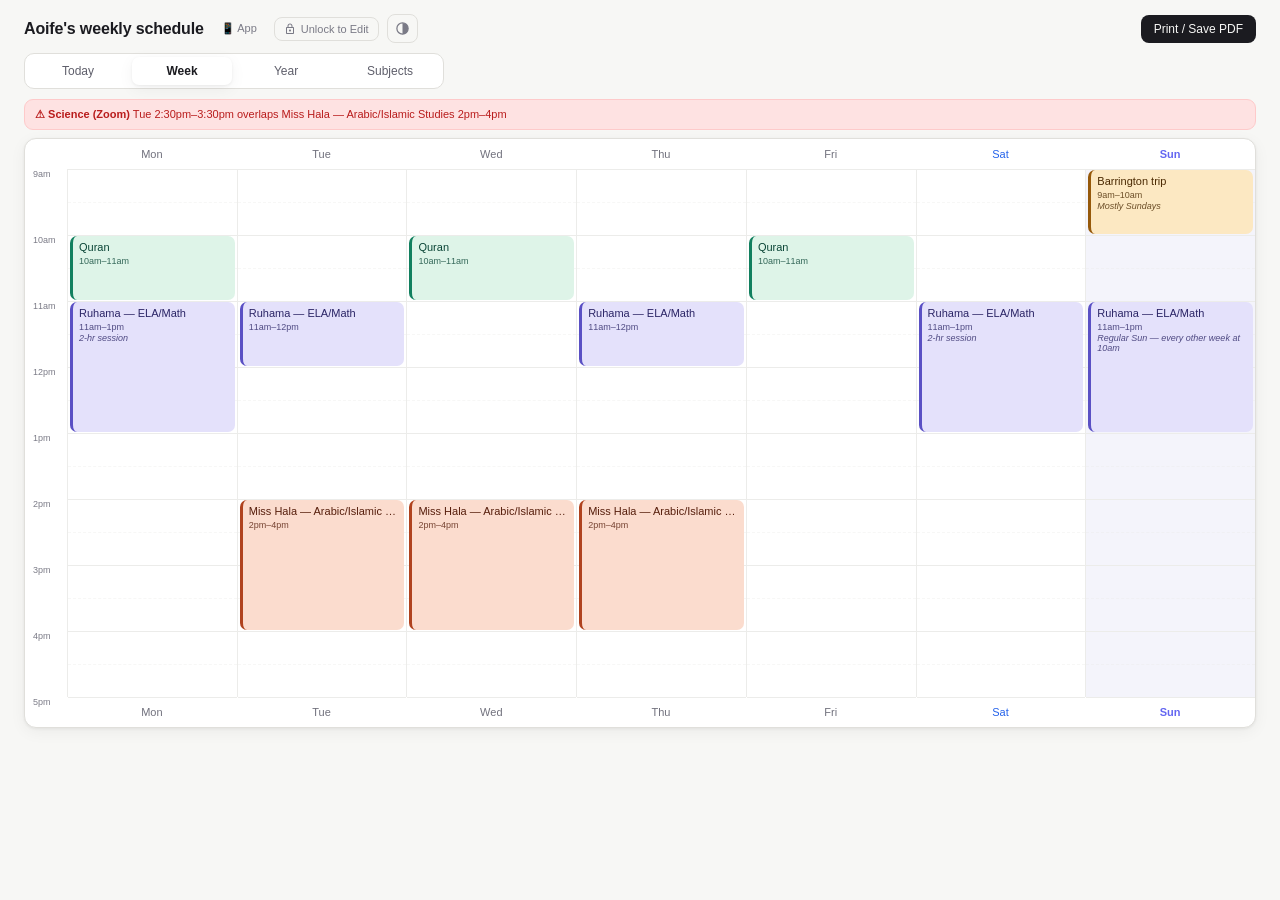
==== index.html @ b7f50942 "plan: day-precise finish dates — the walk prices every calendar day, not whole weeks projectFinish a" ====
<!DOCTYPE html>
<html lang="en">
<head>
<meta charset="UTF-8">
<meta name="viewport" content="width=device-width, initial-scale=1, viewport-fit=cover">
<title>Aoife's Weekly Schedule</title>
<meta name="theme-color" content="#f7f7f5">
<link rel="icon" href="icon.svg" type="image/svg+xml">
<link rel="apple-touch-icon" href="apple-touch-icon.png">
<link rel="manifest" href="manifest.webmanifest">
<script>
  // Set theme before first paint to avoid a flash of the wrong theme.
  (function () {
    var pref = 'auto';
    try { pref = localStorage.getItem('aoife_theme') || 'auto'; } catch (e) {}
    var dark = pref === 'dark' || (pref === 'auto' && matchMedia('(prefers-color-scheme: dark)').matches);
    document.documentElement.dataset.theme = dark ? 'dark' : 'light';
  })();
</script>
<link rel="stylesheet" href="css/tokens.css?v=2026-09-05-3">
<link rel="stylesheet" href="css/app.css?v=2026-09-05-3">
<link rel="stylesheet" href="css/plan.css?v=2026-09-05-3">
<link rel="stylesheet" href="css/print.css?v=2026-09-05-3">
</head>
<body>
<div id="app" class="locked view-day">

  <header class="top">
    <div class="brand">
      <h1 class="title">Aoife's weekly schedule</h1>
      <a id="app-link" class="ghost-btn no-print" href="/m/" title="Open the iPhone app">📱 App</a>
      <button id="lock-btn" class="ghost-btn" type="button"></button>
      <button id="theme-btn" class="ghost-btn icon-btn no-print" type="button" title="Theme"></button>
    </div>
    <div class="controls no-print">
      <span class="ctl-label hide-locked">Sunday:</span>
      <button id="sun-btn" class="hide-locked" type="button">Regular</button>
      <button id="add-btn" class="hide-locked" type="button">+ Add event</button>
      <button id="reset-btn" class="danger-btn hide-locked" type="button">Reset</button>
      <button id="print-btn" class="primary-btn" type="button">Print / Save PDF</button>
    </div>
  </header>

  <nav id="ptabs" class="no-print" aria-label="Planner views"></nav>

  <div id="legend" class="legend hide-locked"></div>
  <p class="hint no-print hide-locked">Drag to move &middot; Drag bottom edge to resize &middot; Click to edit &mdash; saves automatically</p>

  <div class="mobilebar no-print">
    <div id="day-tabs" class="day-tabs"></div>
    <button id="view-btn" class="ghost-btn on" type="button">Week</button>
  </div>

  <div id="dayview" class="dayview"></div>

  <div class="grid-outer"><div id="grid"></div></div>

  <div id="view-today" class="pview no-print"></div>
  <div id="view-year" class="pview no-print"></div>
  <div id="view-subjects" class="pview no-print"></div>

  <div id="editor-backdrop" class="editor-backdrop no-print"></div>
  <div id="editor" class="hide-locked no-print"></div>

  <div class="pmb no-print" id="pmodal">
    <div class="pmd">
      <p>Choose print theme</p>
      <small>Dark print requires &quot;Background graphics&quot;<br>enabled in the browser's print settings</small>
      <div class="opts">
        <button type="button" class="opt-dark" data-ptheme="dark">Dark</button>
        <button type="button" class="opt-light" data-ptheme="light">Light</button>
      </div>
      <button type="button" class="cancel" id="pm-cancel">Cancel</button>
    </div>
  </div>

  <div class="saved-flash" id="flash">Saved</div>
</div>
<script type="module" src="js/main.js?v=2026-09-05-3"></script>
</body>
</html>
---- css/tokens.css ----
/* Theme tokens. html[data-theme] is set before first paint by an inline
   script in index.html and toggled by js/theme.js. */
:root {
  --accent: #4f46e5;
  --now: #ef4444;
  --radius: 12px;
}

html[data-theme='light'] {
  --bg: #f7f7f5;
  --bg-grid: #ffffff;
  --bg-panel: #ffffff;
  --bg-input: #ffffff;
  --line: #ececea;
  --border: #e0dfdb;
  --text: #1b1b20;
  --text-sub: #5f5f6b;
  --text-muted: #7a7a86;
  --text-week: #71717d;
  --text-wkend: #2563eb;
  --today-col: #f4f4fb;
  --accent-soft: #6366f1;
  --shadow: 0 1px 3px rgba(20, 20, 25, .06), 0 4px 16px rgba(20, 20, 25, .05);
  --backdrop: rgba(0, 0, 0, .25);
  --danger-bg: #fee2e2;
  --danger-border: #fecaca;
  --danger-text: #b91c1c;
}

html[data-theme='dark'] {
  --bg: #0e0e11;
  --bg-grid: #131316;
  --bg-panel: #1a1a1e;
  --bg-input: #222226;
  --line: #222226;
  --border: #2e2e34;
  --text: #f0f0f5;
  --text-sub: #8f8fa0;
  --text-muted: #7a7a8c;
  --text-week: #84849a;
  --text-wkend: #60a5fa;
  --today-col: #16161c;
  --accent-soft: #818cf8;
  --shadow: none;
  --backdrop: rgba(0, 0, 0, .55);
  --danger-bg: #3f1010;
  --danger-border: #7f1d1d;
  --danger-text: #f87171;
}

/* Category tokens: --eb block fill, --el edge/accent, --et text.
   Same six categories as v1; values tuned per theme for contrast. */
html[data-theme='dark'] .q  { --eb: #0D3D2A; --el: #1D9E75; --et: #9FE1CB; }
html[data-theme='dark'] .r  { --eb: #1E1849; --el: #7F77DD; --et: #CECBF6; }
html[data-theme='dark'] .h  { --eb: #3D1208; --el: #D85A30; --et: #F5C4B3; }
html[data-theme='dark'] .b  { --eb: #351D02; --el: #EF9F27; --et: #FAC775; }
html[data-theme='dark'] .a  { --eb: #3D1020; --el: #D4537E; --et: #F4C0D1; }
html[data-theme='dark'] .ot { --eb: #051E38; --el: #378ADD; --et: #B5D4F4; }

html[data-theme='light'] .q  { --eb: #DEF4E8; --el: #12805F; --et: #0A4536; }
html[data-theme='light'] .r  { --eb: #E4E1FB; --el: #5A50C4; --et: #2B2566; }
html[data-theme='light'] .h  { --eb: #FBDCCE; --el: #B0431F; --et: #571F0D; }
html[data-theme='light'] .b  { --eb: #FCE8C2; --el: #96590A; --et: #4A2902; }
html[data-theme='light'] .a  { --eb: #FAD9E5; --el: #AB3A60; --et: #571830; }
html[data-theme='light'] .ot { --eb: #D8E8FA; --el: #1D66B0; --et: #093159; }

/* Planner-only category tokens (geography teal, science blue, jiu-jitsu steel).
   The six template categories above are the v1 contract — these are additive. */
html[data-theme='dark'] .g  { --eb: #0B3A34; --el: #2BB3A0; --et: #A8E6DC; }
html[data-theme='dark'] .s  { --eb: #051E38; --el: #378ADD; --et: #B5D4F4; }
html[data-theme='dark'] .j  { --eb: #23262F; --el: #8A93A8; --et: #D4D9E4; }
html[data-theme='light'] .g { --eb: #D2F0EC; --el: #0E7C6E; --et: #073F38; }
html[data-theme='light'] .s { --eb: #D8E8FA; --el: #1D66B0; --et: #093159; }
html[data-theme='light'] .j { --eb: #E5E7EE; --el: #5B6478; --et: #262C3A; }
html[data-theme='dark']  { --ok: #4ade80; --ok-bg: #0d3320; --warn: #fbbf24; --warn-bg: #38290a; }
html[data-theme='light'] { --ok: #16a34a; --ok-bg: #dcfce7; --warn: #b45309; --warn-bg: #fef3c7; }
---- css/app.css ----
* { box-sizing: border-box; margin: 0; padding: 0; }
html { -webkit-text-size-adjust: 100%; }

body {
  font-family: -apple-system, BlinkMacSystemFont, 'Segoe UI', Roboto, sans-serif;
  background: var(--bg);
  color: var(--text);
  padding: 14px clamp(12px, 3vw, 24px) calc(20px + env(safe-area-inset-bottom));
  transition: background .25s, color .25s;
}

/* ── Header ─────────────────────────────────────────────── */
.top { display: flex; justify-content: space-between; align-items: center; gap: 10px; flex-wrap: wrap; margin-bottom: 10px; }
.brand { display: flex; align-items: center; gap: 8px; }
.title { font-size: 16px; font-weight: 600; letter-spacing: -.01em; }
.controls { display: flex; gap: 6px; align-items: center; flex-wrap: wrap; }
.ctl-label { font-size: 11px; color: var(--text-muted); }

button {
  font-family: inherit; font-size: 12px; padding: 6px 12px;
  border: 1px solid var(--border); border-radius: 8px;
  background: var(--bg-input); color: var(--text); cursor: pointer;
  transition: opacity .15s, background .2s, border-color .2s, color .2s;
}
button:hover { opacity: .8; }
.primary-btn { background: var(--text); color: var(--bg); border-color: transparent; font-weight: 500; }
.danger-btn { background: var(--danger-bg); color: var(--danger-text); border-color: var(--danger-border); }
.ghost-btn { background: transparent; color: var(--text-muted); display: inline-flex; align-items: center; gap: 5px; font-size: 11px; padding: 5px 9px; }
.ghost-btn.on { background: var(--bg-input); color: var(--text); }
/* /m app link (header) is an <a>, not a <button> — ghost-btn otherwise never sets text-decoration */
#app-link { text-decoration: none; }
.icon-btn { padding: 6px 7px; }
.icon-btn svg { display: block; }

input, select {
  font-family: inherit; font-size: 14px; padding: 7px 9px;
  border: 1px solid var(--border); border-radius: 8px;
  background: var(--bg-input); color: var(--text); width: 100%;
  transition: background .2s, border-color .2s, color .2s;
}
label { font-size: 11px; color: var(--text-sub); display: block; margin-bottom: 3px; }

.locked .hide-locked { display: none !important; }

/* ── Legend ─────────────────────────────────────────────── */
.legend { display: flex; gap: 5px; flex-wrap: wrap; margin-bottom: 8px; }
.pill {
  display: inline-block; border-radius: 20px; padding: 3px 11px;
  font-size: 11px; font-weight: 500;
  background: var(--eb); color: var(--et); border: 1px solid var(--el);
  cursor: pointer; user-select: none; transition: opacity .15s;
}
.pill:hover { opacity: .75; }
.pill input { all: unset; font-size: 11px; font-weight: 500; min-width: 40px; }

.hint { font-size: 11px; color: var(--text-muted); margin-bottom: 8px; }

/* ── Week grid ──────────────────────────────────────────── */
.grid-outer {
  overflow-x: auto; border: 1px solid var(--border); border-radius: var(--radius);
  background: var(--bg-grid); box-shadow: var(--shadow);
  transition: background .25s, border-color .25s;
}
#grid { display: flex; min-width: 560px; }
.timecol { flex-shrink: 0; width: 42px; }
.timecol span { font-size: 9px; color: var(--text-muted); display: block; padding-left: 8px; }
.daycol { flex: 1; min-width: 76px; }
.dayhead { height: 30px; display: flex; align-items: center; justify-content: center; font-size: 11px; color: var(--text-week); }
.daycol.wkend .dayhead { color: var(--text-wkend); font-weight: 500; }
.daycol.today .dayhead { color: var(--accent-soft); font-weight: 600; }
.daycol.today .ca { background: var(--today-col); }
.ca { position: relative; border-left: 1px solid var(--line); }
.hl { position: absolute; left: 0; right: 0; pointer-events: none; border-top: 1px solid var(--line); }
.hl.hf { opacity: .4; border-top-style: dashed; }
.nowline { position: absolute; left: 0; right: 0; height: 0; border-top: 2px solid var(--now); z-index: 8; pointer-events: none; }
.nowline::before { content: ''; position: absolute; left: -1px; top: -4px; width: 6px; height: 6px; border-radius: 50%; background: var(--now); }

/* ── Event blocks ───────────────────────────────────────── */
.evt {
  position: absolute; left: 2px; right: 2px;
  border-radius: 7px; padding: 4px 6px 8px; overflow: hidden; z-index: 5;
  border-left: 3px solid var(--el); background: var(--eb);
  user-select: none; -webkit-user-select: none; cursor: pointer;
}
.can-drag .evt { touch-action: none; cursor: grab; }
.can-drag .evt:active { cursor: grabbing; }
.locked .evt { cursor: default; pointer-events: none; }
.evt.sel { outline: 2px solid var(--el); outline-offset: 1px; }
.evt.ghost { opacity: .35; }
.et { font-size: 11px; font-weight: 500; line-height: 1.3; overflow: hidden; text-overflow: ellipsis; white-space: nowrap; pointer-events: none; color: var(--et); }
.en { font-size: 9px; opacity: .8; margin-top: 1px; pointer-events: none; color: var(--et); }
.en.note { font-style: italic; white-space: normal; }
.rh { position: absolute; bottom: 0; left: 0; right: 0; height: 8px; cursor: ns-resize; display: flex; align-items: center; justify-content: center; }
.rh::after { content: ''; width: 18px; height: 2px; border-radius: 1px; background: var(--et); opacity: .3; }

/* ── Mobile bar (day tabs + view toggle) & day view ─────── */
.mobilebar { display: none; }
.dayview { display: none; }

@media (max-width: 699px) {
  .hint { display: none; }
  .title { font-size: 15px; }

  .mobilebar { display: flex; align-items: center; gap: 8px; margin-bottom: 8px; }
  .day-tabs { display: flex; flex: 1; gap: 2px; background: var(--bg-panel); border: 1px solid var(--border); border-radius: 10px; padding: 3px; }
  .day-tab { flex: 1; text-align: center; font-size: 12px; padding: 6px 0; border: none; background: transparent; border-radius: 7px; color: var(--text-sub); position: relative; }
  .day-tab.active { background: var(--bg-input); color: var(--text); font-weight: 600; box-shadow: var(--shadow); }
  .day-tab.today::after { content: ''; position: absolute; bottom: 2px; left: 50%; transform: translateX(-50%); width: 4px; height: 4px; border-radius: 50%; background: var(--accent-soft); }

  .view-day .grid-outer { display: none; }
  .view-day .dayview { display: block; }
  .view-week .dayview { display: none; }
  .view-week .day-tabs { visibility: hidden; }

  .dayview {
    border: 1px solid var(--border); border-radius: var(--radius);
    background: var(--bg-grid); box-shadow: var(--shadow); overflow: hidden;
  }
  .dv-flex { display: flex; padding-bottom: 12px; }
  .dv-flex .daycol { min-width: 0; margin-right: 10px; }
  .dayview .et { font-size: 13px; }
  .dayview .en { font-size: 11px; }
  .dayview .evt { border-radius: 8px; padding: 6px 9px 10px; }
}

/* ── Editor (panel on desktop, bottom sheet on mobile) ──── */
#editor .panel {
  margin-top: 10px; padding: 14px;
  background: var(--bg-panel); border-radius: var(--radius);
  border: 1px solid var(--border); box-shadow: var(--shadow);
}
.panel-head { display: flex; justify-content: space-between; align-items: center; margin-bottom: 10px; }
.panel-title { font-size: 13px; font-weight: 600; }
.form-grid { display: grid; grid-template-columns: 1fr 1fr; gap: 10px; }
.time-pair { display: flex; gap: 8px; }
.time-pair > div { flex: 1; }
.form-row { margin-top: 10px; }
.form-err { color: var(--danger-text); font-size: 11px; margin-top: 6px; display: none; }
.form-err.show { display: block; }
.form-actions { display: flex; gap: 8px; margin-top: 12px; }
.editor-backdrop { display: none; }

@media (max-width: 699px) {
  .editor-backdrop.open { display: block; position: fixed; inset: 0; background: var(--backdrop); z-index: 80; }
  #editor .panel {
    position: fixed; left: 0; right: 0; bottom: 0; z-index: 90; margin: 0;
    border-radius: 16px 16px 0 0; border-bottom: none;
    padding: 16px 16px calc(16px + env(safe-area-inset-bottom));
    max-height: 80vh; overflow-y: auto;
    animation: sheet-up .22s ease;
  }
  @keyframes sheet-up { from { transform: translateY(30%); opacity: .5; } to { transform: none; opacity: 1; } }
  .form-grid { grid-template-columns: 1fr; }
}

/* ── Print modal ────────────────────────────────────────── */
.pmb { display: none; position: fixed; inset: 0; background: var(--backdrop); z-index: 900; align-items: center; justify-content: center; }
.pmb.open { display: flex; }
.pmd { background: var(--bg-panel); border: 1px solid var(--border); border-radius: 14px; padding: 24px; width: 300px; text-align: center; box-shadow: var(--shadow); }
.pmd p { font-size: 14px; font-weight: 600; margin-bottom: 5px; }
.pmd small { color: var(--text-sub); font-size: 11px; display: block; margin-bottom: 18px; line-height: 1.5; }
.pmd .opts { display: flex; gap: 8px; margin-bottom: 8px; }
.pmd .opts button { flex: 1; padding: 9px; font-size: 13px; }
.pmd .opt-dark { background: #111; color: #fff; border-color: #333; }
.pmd .opt-light { background: #fff; color: #111; border-color: #ccc; }
.pmd .cancel { color: var(--text-muted); border-color: transparent; background: transparent; width: 100%; font-size: 12px; }

/* ── Saved flash ────────────────────────────────────────── */
.saved-flash {
  position: fixed; bottom: calc(16px + env(safe-area-inset-bottom)); right: 16px;
  background: var(--text); color: var(--bg); font-size: 11px; padding: 6px 14px;
  border-radius: 20px; opacity: 0; transition: opacity .3s; pointer-events: none; z-index: 500;
}
.saved-flash.show { opacity: 1; }
---- css/plan.css ----
/* Planner styles. Reuses tokens.css variables; never overrides schedule rules.
   Print safety is guaranteed by this file's own @media print block (hide the
   planner UI, force .grid-outer visible), NOT by .no-print alone — print.css
   stays frozen and its low-specificity .grid-outer rule cannot beat the
   per-tab hide rules below. */

/* ── Tabs ── */
#ptabs { display: flex; gap: 4px; margin-bottom: 10px; background: var(--bg-panel);
         border: 1px solid var(--border); border-radius: 10px; padding: 3px; max-width: 420px; }
.ptab { flex: 1; border: none; background: transparent; color: var(--text-sub);
        font-size: 12px; padding: 7px 0; border-radius: 7px; }
.ptab.on { background: var(--bg-input); color: var(--text); font-weight: 600; box-shadow: var(--shadow); }

/* ── View switching: week tab shows the classic app; others hide it ── */
.pview { display: none; }
#app[data-ptab='today'] #view-today,
#app[data-ptab='year'] #view-year,
#app[data-ptab='subjects'] #view-subjects { display: block; max-width: 560px; }
/* Fail-OPEN: the hide rules are enumerated positively, one per planner tab.
   If the planner JS never runs, #app carries no data-ptab and NOTHING here
   matches — the classic schedule stays fully visible. Never use
   #app:not([data-ptab='week']) here: that fails closed (blank page). */
#app[data-ptab='today'] .grid-outer, #app[data-ptab='year'] .grid-outer, #app[data-ptab='subjects'] .grid-outer,
#app[data-ptab='today'] .mobilebar, #app[data-ptab='year'] .mobilebar, #app[data-ptab='subjects'] .mobilebar,
#app[data-ptab='today'] .dayview, #app[data-ptab='year'] .dayview, #app[data-ptab='subjects'] .dayview,
#app[data-ptab='today'] .legend, #app[data-ptab='year'] .legend, #app[data-ptab='subjects'] .legend,
#app[data-ptab='today'] .hint, #app[data-ptab='year'] .hint, #app[data-ptab='subjects'] .hint,
#app[data-ptab='today'] .controls .ctl-label, #app[data-ptab='year'] .controls .ctl-label, #app[data-ptab='subjects'] .controls .ctl-label,
#app[data-ptab='today'] #sun-btn, #app[data-ptab='year'] #sun-btn, #app[data-ptab='subjects'] #sun-btn,
#app[data-ptab='today'] #add-btn, #app[data-ptab='year'] #add-btn, #app[data-ptab='subjects'] #add-btn,
#app[data-ptab='today'] #reset-btn, #app[data-ptab='year'] #reset-btn, #app[data-ptab='subjects'] #reset-btn,
#app[data-ptab='today'] #editor, #app[data-ptab='year'] #editor, #app[data-ptab='subjects'] #editor,
/* The clash banner annotates the Week grid, so it rides with it (intentional). */
#app[data-ptab='today'] #ov-clash, #app[data-ptab='year'] #ov-clash, #app[data-ptab='subjects'] #ov-clash { display: none !important; }

@media (max-width: 699px) {
  #ptabs { position: fixed; left: 10px; right: 10px; max-width: none;
           bottom: calc(8px + env(safe-area-inset-bottom)); z-index: 60; box-shadow: var(--shadow); }
  .ptab { padding: 10px 0; font-size: 12.5px; }
  body { padding-bottom: calc(64px + env(safe-area-inset-bottom)); }
}

/* Print safety lives HERE, not in print.css. The tab hide rules above carry
   #app + [data-ptab] specificity, so print.css's plain `.grid-outer` rule can
   never out-rank them (specificity beats source order among !important decls).
   These selectors match that specificity and come later in this file, so the
   week grid is forced back on whichever planner tab is open. */
@media print {
  #ptabs, .pview { display: none !important; }
  #app[data-ptab='today'] .grid-outer,
  #app[data-ptab='year'] .grid-outer,
  #app[data-ptab='subjects'] .grid-outer { display: block !important; }
}

/* ── Shared planner bits ── */
.pcard { background: var(--bg-panel); border: 1px solid var(--border);
         border-radius: var(--radius); box-shadow: var(--shadow); padding: 12px 14px; margin-bottom: 10px; }
.phead { font-size: 15px; font-weight: 700; letter-spacing: -.01em; }
.pmeta { font-size: 11.5px; color: var(--text-sub); margin-top: 2px;
         display: flex; gap: 6px; align-items: center; flex-wrap: wrap; }
.pchip { font-size: 10px; font-weight: 700; padding: 2px 8px; border-radius: 99px;
         background: var(--bg-input); color: var(--text-sub); }
.pchip.warn { background: var(--warn-bg); color: var(--warn); }
.pchip.ok { background: var(--ok-bg); color: var(--ok); }
.psec { font-size: 9.5px; letter-spacing: .1em; text-transform: uppercase;
        color: var(--text-muted); font-weight: 700; margin: 12px 2px 6px; }

/* ── Today ── */
.tblock { border: 1px solid var(--border); border-left: 3px solid var(--el, var(--border));
          background: var(--eb, var(--bg-panel)); color: var(--et, var(--text));
          border-radius: 10px; padding: 9px 12px; margin-bottom: 8px; }
.trow { display: flex; justify-content: space-between; gap: 8px; align-items: baseline; }
.tnm { font-weight: 700; font-size: 13.5px; }
.ttm { font-size: 11.5px; font-variant-numeric: tabular-nums; opacity: .8; white-space: nowrap; }
.tnote { font-size: 11.5px; opacity: .9; margin-top: 2px; }
.tbtns { display: flex; gap: 6px; margin-top: 9px; }
.tbtn { flex: 1; font-size: 11.5px; font-weight: 600; padding: 6px 2px; border-radius: 8px;
        border: 1px solid var(--border); background: var(--bg-panel); color: var(--text-sub); }
.tbtn.sel { border-color: var(--el); color: var(--et); background: transparent; font-weight: 700; }
.tblock.st-done .tbtns .tbtn:not(.sel) { opacity: .45; }
.drow { display: flex; align-items: center; gap: 10px; background: var(--bg-panel);
        border: 1px solid var(--border); border-radius: 10px; padding: 9px 12px;
        margin-bottom: 6px; cursor: pointer; user-select: none; }
.dbx { width: 18px; height: 18px; border: 1.5px solid var(--text-muted); border-radius: 5px;
       flex: 0 0 auto; display: flex; align-items: center; justify-content: center;
       font-size: 12px; color: #fff; }
.drow.ck .dbx { background: var(--ok); border-color: var(--ok); }
.dtx { font-size: 12.5px; }
.dtx small { display: block; color: var(--text-muted); font-size: 10.5px; }
.tmwrow { border-top: 1px solid var(--line); margin-top: 10px; padding-top: 8px;
          font-size: 11px; color: var(--text-muted); }
/* Away-day banner: same activity-neutral .pcard look, a hair more emphasis
   (centered, faint tint) so it reads as the headline for the day. */
.abanner { text-align: center; background: var(--bg-input); }
/* "This week" card: the teaching-week count plus one pace/streak line per
   activity. Rows are text-left, chip-right, and wrap on narrow phones. */
.twk { font-size: 12.5px; font-weight: 700; }
.twline { display: flex; justify-content: space-between; align-items: baseline;
          gap: 8px; flex-wrap: wrap; font-size: 11.5px; color: var(--text-sub); }
.twk + .twline, .twline + .twline { margin-top: 6px; }
.twline b { color: var(--text); font-weight: 600; }

/* Freshness caption under the date header ("· synced 3:42pm"). Quiet by
   design: it is only interesting when the family goes looking for it. */
.psync { color: var(--text-muted); font-variant-numeric: tabular-nums; }
.psync:empty { display: none; }

/* ── Subjects ── */
.scard.dim { opacity: .65; }
.sdot { display: inline-block; width: 9px; height: 9px; border-radius: 99px;
        background: var(--el, var(--border)); margin-right: 7px; }
.smeta { display: flex; gap: 4px; flex-wrap: wrap; justify-content: flex-end; }
.sline { font-size: 11.5px; color: var(--text-sub); margin-top: 4px; }
.sdet { margin-top: 8px; }
.sdet summary { font-size: 11px; color: var(--text-muted); cursor: pointer; }
.sctl { display: flex; gap: 6px; margin-top: 8px; flex-wrap: wrap; align-items: center; }
.sctl-l { font-size: 11px; color: var(--text-sub); display: flex; gap: 5px; align-items: center; margin: 0; }
.sctl-l select { width: auto; font-size: 12px; padding: 4px 6px; }

/* Dot grid / mini-bars (Subjects: planner-v2.8) — replaces the single .sbar
   for paced-with-chain cards. One cluster per tb-wb chapter (a dot per
   lesson, half-fill via CSS, a small ◆ per chapter Review at the cluster's
   end) or one row of mini-bars per simple-chain display band (LoE), chain-
   colored via --dgc set on the cluster and inherited by its dots/bars — see
   the --dg0…--dg14 rotating palette below. Phone-first: both the wrap and
   each cluster wrap their children, so a long book NEVER forces the card to
   scroll sideways, even at 320px — it just grows taller. */
.dgwrap { display: flex; flex-wrap: wrap; gap: 6px 10px; margin-top: 7px; }
.dgc { display: flex; flex-wrap: wrap; align-items: center; gap: 3px; }
.dg-dot { width: 7px; height: 7px; border-radius: 99px; flex: 0 0 auto;
          background-color: var(--bg-input); border: 1px solid var(--border); }
.dg-dot.full { background-color: var(--dgc); border-color: var(--dgc); }
.dg-dot.half { border-color: var(--dgc);
               background: linear-gradient(90deg, var(--dgc) 50%, var(--bg-input) 50%); }
.dg-rev { font-size: 7px; line-height: 1; color: var(--border); margin-left: 1px; }
.dg-rev.full { color: var(--dgc); }
/* Simple-chain lessons render one dot each, grouped by timeline band
   ("●●●●●  ●●●●●", user request 2026-08-20) — the wider inter-group gap is
   the visual "|" so fives can be counted at a glance. Groups wrap as units. */
.dg-grp { display: inline-flex; gap: 3px; flex: 0 0 auto; }
.dgc .dg-grp + .dg-grp { margin-left: 7px; }

/* 15-color rotating palette (chapter/book index mod 15), distinct hues 24°
   apart around the wheel. Darker/more-saturated for the light theme (reads
   on white panels), lighter for dark (reads on --bg-panel #1a1a1e). */
:root {
  --dg0: hsl(0 60% 42%); --dg1: hsl(24 60% 40%); --dg2: hsl(48 55% 36%);
  --dg3: hsl(72 45% 34%); --dg4: hsl(96 40% 34%); --dg5: hsl(120 40% 34%);
  --dg6: hsl(144 45% 32%); --dg7: hsl(168 55% 30%); --dg8: hsl(192 55% 36%);
  --dg9: hsl(216 55% 46%); --dg10: hsl(240 50% 54%); --dg11: hsl(264 45% 48%);
  --dg12: hsl(288 45% 42%); --dg13: hsl(312 50% 42%); --dg14: hsl(336 55% 42%);
}
html[data-theme='dark'] {
  --dg0: hsl(0 70% 66%); --dg1: hsl(24 70% 62%); --dg2: hsl(48 65% 58%);
  --dg3: hsl(72 55% 56%); --dg4: hsl(96 50% 56%); --dg5: hsl(120 50% 58%);
  --dg6: hsl(144 55% 56%); --dg7: hsl(168 60% 54%); --dg8: hsl(192 65% 62%);
  --dg9: hsl(216 70% 70%); --dg10: hsl(240 65% 74%); --dg11: hsl(264 60% 72%);
  --dg12: hsl(288 55% 70%); --dg13: hsl(312 60% 68%); --dg14: hsl(336 65% 66%);
}

/* 📅 Timeline (Subjects): per-chapter plan-vs-now rows.
   Deliberate two-line stack — chapter name, then a dates line — so a narrow
   phone never depends on flex-wrap luck; hairlines between rows for scanning. */
.tl { margin-top: 8px; }
.tl-row { padding: 7px 2px 6px; }
.tl-row + .tl-row { border-top: 1px solid var(--line); }
.tl-nm { display: block; font-size: 12px; color: var(--text); line-height: 1.35; }
.tl-dt { display: flex; flex-wrap: wrap; align-items: baseline; gap: 3px 10px;
  margin-top: 3px; font-size: 11px; color: var(--text-sub); }
.tl-seg { white-space: nowrap; }        /* a plan/now pair never breaks mid-date */
.tl-lbl { color: var(--text-muted); font-size: 10px; }
.tl-row.cur { background: var(--bg-input); border-left: 3px solid var(--el, var(--border));
  border-radius: 0 6px 6px 0; padding-left: 8px; padding-right: 6px; }
.tl-row.cur .tl-nm { font-weight: 600; }
.tl-ok { color: var(--ok); font-weight: 700; font-size: 11px; }

/* ── Year (v2: view-only tracks + time-away list + sheet) ── */
.ytracks { position: relative; }
/* The today line is absolutely positioned inside .ytw, which spans exactly the
   same box as the week grids — so its left % lands on the right week. The
   padding-top reserves the row where the "today" tag sits. */
.ytw { position: relative; padding-top: 13px; }
/* z-index keeps the today line legible THROUGH the selection band, which is
   painted by the tap layer sitting above the tracks. */
.ynow { position: absolute; top: 13px; bottom: 0; left: calc(100% * var(--tp, 0) / 100);
        border-left: 1.5px dashed var(--now); pointer-events: none; z-index: 3; }
.ynow i { position: absolute; top: -13px; left: 2px; font-style: normal;
          font-size: 8.5px; font-weight: 700; letter-spacing: .04em; color: var(--now); }
.track { margin-bottom: 12px; }
/* Above the tap layer: the subject name and its projection are text the family
   reads (and selects) — a tap there must not be swallowed as a week pick. */
.track .tl { display: flex; justify-content: space-between; align-items: baseline;
             font-size: 11.5px; margin-bottom: 4px; position: relative; z-index: 3; }
.track .tl b { font-size: 12px; }
.track .tl small { color: var(--text-muted); font-size: 10px; }
.tgrid { display: grid; grid-template-columns: repeat(var(--n, 52), 1fr); gap: 1px; }
/* background-COLOR, never the shorthand: an away week layers a hatch
   background-image on top of the progress colour below it. The cells are pure
   decoration now — .yhit below owns every pointer event on the tracks. */
.tgrid i { height: 14px; border-radius: 2px; background-color: var(--bg-input);
           pointer-events: none; }
.tgrid i.plan { background-color: var(--eb, var(--bg-input)); }
.tgrid i.fill { background-color: var(--el, var(--accent-soft)); }
/* Away shading: full-height hatch for a whole week away, half-height for a
   partial one. `off` hatches darker AND denser than travel, so the two stay
   apart in both themes — --border is nearly invisible on --bg-input in dark,
   which is why the light hatch is --text-muted rather than the border colour. */
.tgrid i.trip, .yl.trip { background-image: repeating-linear-gradient(135deg, var(--text-muted) 0 1.5px, transparent 1.5px 4px); }
.tgrid i.offw, .yl.offw { background-image: repeating-linear-gradient(135deg, var(--text-sub) 0 2px, transparent 2px 3.5px); }
.tgrid i.trip-part { background-image: repeating-linear-gradient(135deg, var(--text-muted) 0 1.5px, transparent 1.5px 4px); }
.tgrid i.offw-part { background-image: repeating-linear-gradient(135deg, var(--text-sub) 0 2px, transparent 2px 3.5px); }
.tgrid i.trip-part, .tgrid i.offw-part { background-size: 100% 50%;
           background-repeat: no-repeat; background-position: bottom; }
/* Core attendance: a week where SOME of the scheduled sessions were ticked.
   The cell keeps the plan tint (--eb, from .plan) and takes the row's own
   colour across its TOP half.
   A ::after, not a background-image, and TOP-aligned, both for the same
   reason: this cell can also be partly away (2 of 3 done in a week with two
   travel days), and `background-image` holds ONE layer — a second rule setting
   it would silently erase the hatch, or be erased by it. A pseudo-element in
   the half the bottom-aligned hatch does not occupy keeps both readable. A
   FULL-week hatch can never collide: a wholly-away week expects nothing, so it
   is never marked partial in the first place (see weekAttendance).
   --el is unset on .yl (the legend swatch has no category), hence the fallback. */
.tgrid i.att-part, .yl.att-part { position: relative; }
.tgrid i.att-part::after, .yl.att-part::after {
           content: ''; position: absolute; inset: 0 0 50% 0;
           background-color: var(--el, var(--accent-soft)); border-radius: 2px 2px 0 0; }
/* Red is the today line's colour, so the selected week uses plain ink. */
.tgrid i.sel { outline: 1.5px solid var(--text); outline-offset: 0; }
/* Tap layer: one transparent, full-height column per week over the tracks.
   Same metrics as .tgrid (repeat(n, 1fr), 1px gap) so the columns sit exactly
   on their cells — a fat target for a thumb where the cell itself is 14px. */
.yhit { position: absolute; inset: 0; z-index: 2; display: grid;
        grid-template-columns: repeat(var(--n, 52), 1fr); gap: 1px; }
.yhit i { cursor: pointer; touch-action: manipulation; border-radius: 3px; }
/* One column carries role=button/tabindex=0 (year.js); it needs a visible ring. */
.yhit i:focus-visible { outline: 2px solid var(--accent); outline-offset: 1px; }
/* The selected column IS the highlight band: an accent tint at low opacity,
   drawn across every track (the per-cell .sel outline keeps the edges crisp). */
.yband { background-color: var(--accent-soft); opacity: .18; }
.yaxis { display: grid; grid-template-columns: repeat(var(--n, 52), 1fr); font-size: 9px;
         color: var(--text-muted); letter-spacing: .05em; margin-top: 4px; overflow: hidden; }
/* Months under MIN_LABEL_SPAN columns drop their label in year.js; a labelled
   month that is still tight gets clipped rather than running into its neighbour. */
.yaxis span { overflow: hidden; white-space: nowrap; padding-right: 3px; }
.yleg { display: flex; flex-wrap: wrap; gap: 3px 12px; align-items: center;
        margin-top: 8px; font-size: 10px; color: var(--text-muted); }
.yleg span { display: inline-flex; align-items: center; gap: 4px; }
.yl { display: inline-block; width: 13px; height: 10px; border-radius: 2px;
      background-color: var(--bg-input); }
.yl.fill { background-color: var(--accent-soft); }
.yl.plan, .yl.att-part { background-color: var(--bg-input); border: 1px solid var(--border); }
.ycoll { line-height: 1.5; }

/* Week info card (read-only) */
.ycard .tnm { font-size: 13px; }
.ycls { border: none; background: transparent; color: var(--text-muted);
        font-size: 13px; padding: 2px 6px; line-height: 1; }
/* ‹ › week stepper: same quiet treatment as ✕, but a real 30px tap target. */
.ynav { display: flex; align-items: center; gap: 2px; flex: 0 0 auto; }
.ystep { border: 1px solid var(--border); background: var(--bg-input); color: var(--text-sub);
         font-size: 14px; line-height: 1; padding: 5px 9px; border-radius: 8px;
         min-width: 30px; touch-action: manipulation; }
.ystep:disabled { opacity: .35; }

/* Time-away list */
.yrow { display: flex; justify-content: space-between; gap: 10px; align-items: baseline;
        padding: 9px 2px; border-bottom: 1px solid var(--line); cursor: pointer; }
.yaway .yrow:last-of-type { border-bottom: none; }
.yrow-t { font-size: 12.5px; font-weight: 600; }
.yrow-d { font-size: 11px; color: var(--text-sub); white-space: nowrap; }
.ybtn-add { width: 100%; margin-top: 9px; padding: 9px; font-size: 12.5px; }
.yfoot { line-height: 1.5; }

/* History (planner-v2.8): one <details> "row" per subject — tapping expands
   its logged sessions (js/plan/year.js historyRows), newest first, grouped
   under a small uppercase month header. Reuses the .sdet details/summary
   look Subjects' own 📅 Timeline uses; the padding below just widens the
   tap target for a family finger, scoped to this list only. */
.yhist .sdet + .sdet { border-top: 1px solid var(--line); }
.yhist .sdet summary { padding: 9px 2px; }
.yh-mo { font-size: 9.5px; letter-spacing: .08em; text-transform: uppercase;
         color: var(--text-muted); font-weight: 700; margin: 10px 2px 4px; }
.yh-mo:first-child { margin-top: 2px; }
.yh-row { display: flex; justify-content: space-between; align-items: baseline;
          gap: 8px; padding: 6px 2px; font-size: 11.5px; color: var(--text-sub); }
.yh-row + .yh-row { border-top: 1px solid var(--line); }
/* HISTORY_CAP overflow notice — a muted, left-aligned line, never a
   session row (no name/status columns to align). */
.yh-notice { color: var(--text-muted); font-style: italic; }

/* Add/edit sheet — a card on desktop, a bottom sheet on phones */
.ysh-bd { position: fixed; inset: 0; background: var(--backdrop); z-index: 80; }
.ysh { position: relative; z-index: 90; background: var(--bg-panel);
       border: 1px solid var(--border); border-radius: var(--radius);
       box-shadow: var(--shadow); padding: 14px; margin-bottom: 10px; }
.ysh-h { font-size: 13px; font-weight: 700; margin-bottom: 10px; }
.ysh-dates { display: grid; grid-template-columns: 1fr 1fr; gap: 10px; }
.ysh-row { margin-top: 10px; }
.ysh-radios { display: flex; gap: 8px; }
.ysh-rad { flex: 1; margin: 0; display: flex; align-items: center; gap: 7px;
           font-size: 12.5px; color: var(--text); background: var(--bg-input);
           border: 1px solid var(--border); border-radius: 9px; padding: 9px 10px; }
.ysh-rad input { width: auto; }
.ysh-help { font-size: 10.5px; color: var(--text-muted); margin-top: 6px; line-height: 1.45; }
/* Overlap notice: same slot and metrics as .form-err, but advisory — an overlap
   is legal and Save stays enabled, so it must not read as an error. */
.form-err.warn { color: var(--warn); }
.ysh-imp { font-size: 11.5px; color: var(--text-sub); line-height: 1.65; }
.yimp b { color: var(--text); font-weight: 600; }
.yimp small { color: var(--text-muted); }
.ysh-btns { display: flex; gap: 8px; margin-top: 12px; }
.ysh-btns button { flex: 1; padding: 9px 6px; }
@media (max-width: 699px) {
  .ysh { position: fixed; left: 0; right: 0; bottom: 0; margin: 0;
         border-radius: 16px 16px 0 0; border-bottom: none;
         padding: 16px 16px calc(16px + env(safe-area-inset-bottom));
         max-height: 84vh; overflow-y: auto; animation: ysh-up .22s ease; }
  @keyframes ysh-up { from { transform: translateY(30%); opacity: .5; } to { transform: none; opacity: 1; } }
}

/* ── Week-grid overlay ── */
.ov-dot { position: absolute; top: 3px; right: 4px; font-size: 9px; font-weight: 700;
          z-index: 6; pointer-events: none; color: var(--et); }
.ov-dot.ov-done { color: var(--ok); }
.ov-dot.ov-partial { color: var(--warn); }
.ov-dot.ov-missed { color: var(--danger-text); }
#ov-clash:empty { display: none; }
.ov-clash-in { background: var(--danger-bg); border: 1px solid var(--danger-border);
               color: var(--danger-text); border-radius: 9px; padding: 7px 10px;
               font-size: 11px; line-height: 1.4; margin-bottom: 8px; }
@media print { #ov-clash, .ov-dot { display: none !important; } }

/* ── One-off (dated) blocks on the week grid and the Day view ──
   A ghost, not an event: dashed and category-neutral so it never reads as part
   of the recurring template, and inert (the app's drag/edit only ever moves the
   template — a one-off is managed from Today or the bot). `.evt` supplies the
   absolute positioning; overlay.js sets top/height off the column it landed in,
   so the same rule fits the 66px grid and the 62px Day view. --el/--eb are
   unset here on purpose (no category), hence the explicit colours below. */
.evt.ov-oneoff {
  border: 1px dashed var(--border); border-left: 3px dashed var(--text-muted);
  background: var(--bg-input); color: var(--text-sub);
  pointer-events: none; cursor: default; z-index: 6;
  /* Inset from the left: a one-off often lands ON a recurring block (that is
     usually why it exists), and the grid has no side-by-side lanes. Offsetting
     it leaves the block underneath showing its coloured rail and a strip of
     tint, so the pair reads as stacked rather than as a broken render. */
  left: 10px;
}
.evt.ov-oneoff .et { color: var(--text); font-weight: 600; }
.evt.ov-oneoff .en { color: var(--text-sub); }
.ov-tag { position: absolute; right: 5px; bottom: 2px; font-size: 7.5px; font-weight: 700;
          letter-spacing: .06em; text-transform: uppercase; color: var(--text-muted);
          pointer-events: none; }
/* Planner slots drawn into the Day view by overlay.js. Read-only there: the
   Day view has no drag, and its tap handler keys off data-id (template only).
   The grid's own `.pslot` blocks are native, carry no `ov-slot`, and drag. */
.evt.ov-slot { pointer-events: none; cursor: default; }
/* Print stays the clean template week: every overlay decoration is screen-only.
   (A separate block from the one above so neither existing print rule moves.) */
@media print { .ov-oneoff { display: none !important; } }
/* A slot skipped THIS week (red-team M2): the grid used to show it as if the
   class were happening, disagreeing with the phone, which already hides it.
   Still drags/prints as the recurring slot it is — only the LOOK changes. */
.evt.pslot-skip { opacity: .55; border-style: dashed; }
@media print {
  .evt.pslot-skip { opacity: 1; border-style: solid; }
  .evt.pslot-skip .ov-tag { display: none !important; }
}
---- css/print.css ----
@media print {
  @page { size: letter landscape; margin: 0.4in; }
  * { -webkit-print-color-adjust: exact; print-color-adjust: exact; }

  .top, .legend, .hint, .mobilebar, .dayview, #editor, .editor-backdrop,
  .pmb, .saved-flash, .no-print { display: none !important; }

  body { padding: 8px 0 0; margin: 0; background: var(--bg) !important; }

  /* Always print the full week grid, even if the screen shows mobile day view. */
  .grid-outer {
    display: block !important;
    border: none; box-shadow: none;
    width: 95% !important; margin: 0 auto; overflow: visible;
  }
  #grid { min-width: unset !important; width: 100% !important; }
}
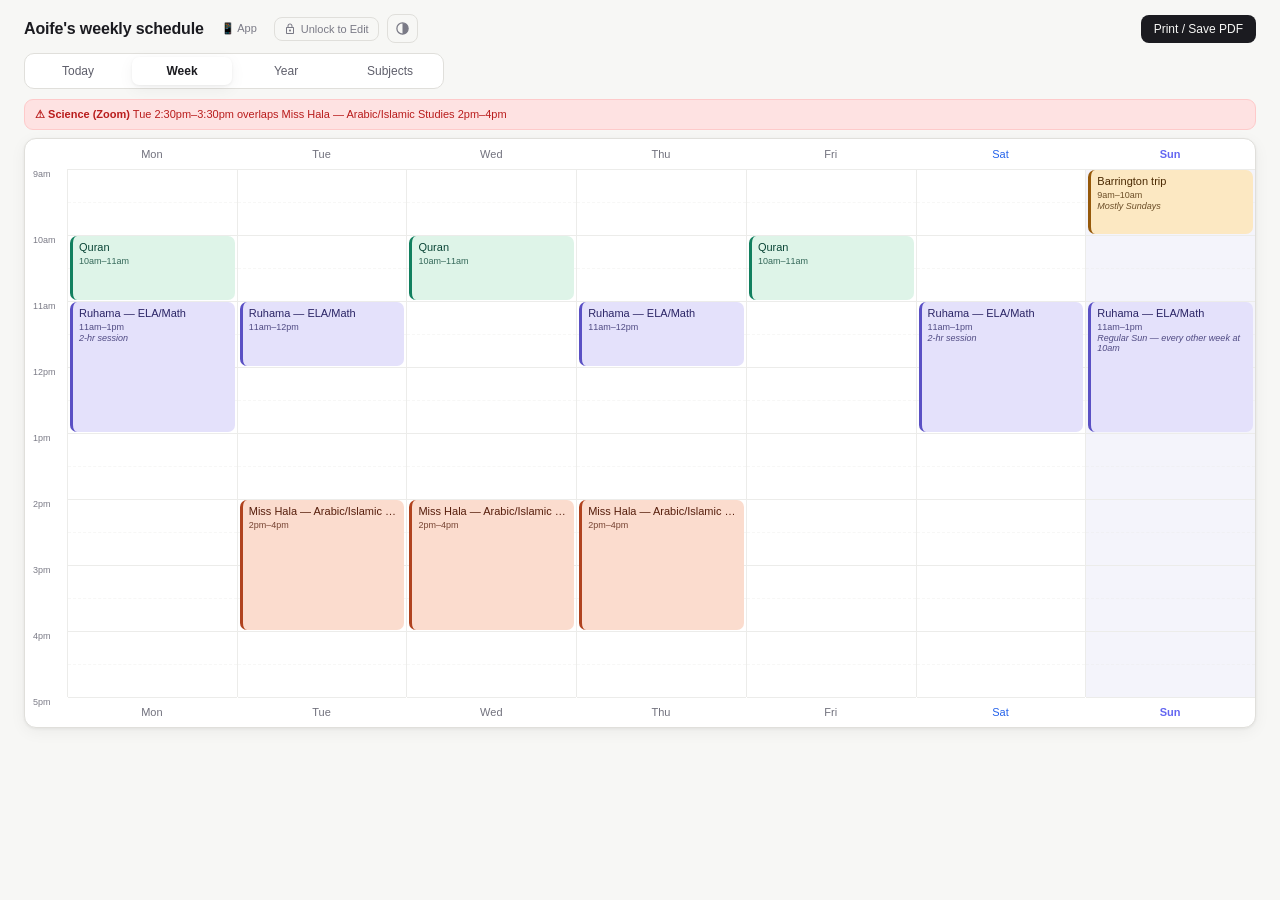
==== commit 4023ed21: "plan: BYL Geography cancelled — Dunavant Geography takes its Subjects slot User (2026-09-06): "cross" ====
--- a/index.html
+++ b/index.html
@@ -17,10 +17,10 @@
     document.documentElement.dataset.theme = dark ? 'dark' : 'light';
   })();
 </script>
-<link rel="stylesheet" href="css/tokens.css?v=2026-09-05-3">
-<link rel="stylesheet" href="css/app.css?v=2026-09-05-3">
-<link rel="stylesheet" href="css/plan.css?v=2026-09-05-3">
-<link rel="stylesheet" href="css/print.css?v=2026-09-05-3">
+<link rel="stylesheet" href="css/tokens.css?v=2026-09-06-3">
+<link rel="stylesheet" href="css/app.css?v=2026-09-06-3">
+<link rel="stylesheet" href="css/plan.css?v=2026-09-06-3">
+<link rel="stylesheet" href="css/print.css?v=2026-09-06-3">
 </head>
 <body>
 <div id="app" class="locked view-day">
@@ -76,6 +76,6 @@
 
   <div class="saved-flash" id="flash">Saved</div>
 </div>
-<script type="module" src="js/main.js?v=2026-09-05-3"></script>
+<script type="module" src="js/main.js?v=2026-09-06-3"></script>
 </body>
 </html>
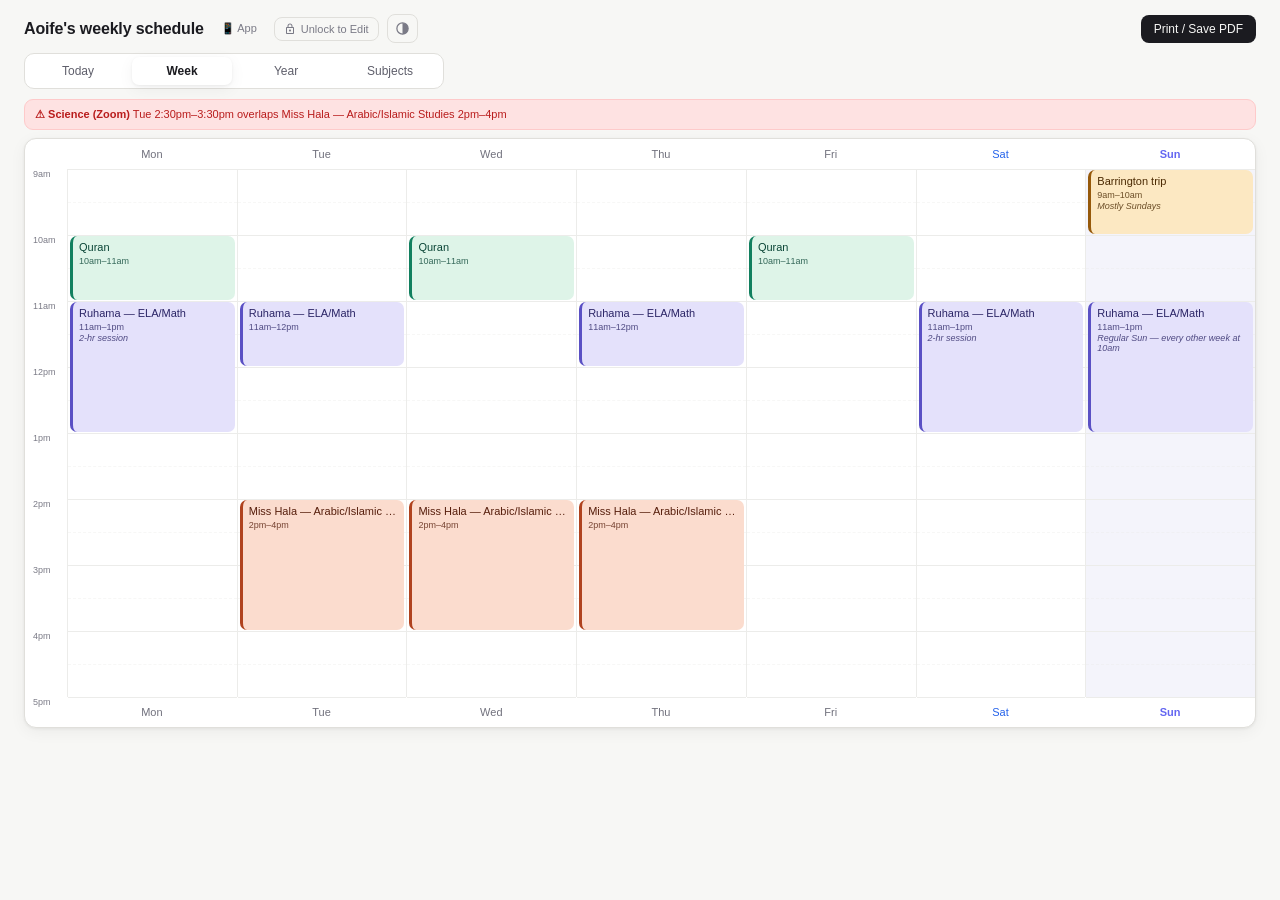
==== commit ef5b2d06: "plan: optional activity subtitle replaces the lesson line — Geography / Dunavant Academy User (2026-" ====
--- a/index.html
+++ b/index.html
@@ -17,10 +17,10 @@
     document.documentElement.dataset.theme = dark ? 'dark' : 'light';
   })();
 </script>
-<link rel="stylesheet" href="css/tokens.css?v=2026-09-06-3">
-<link rel="stylesheet" href="css/app.css?v=2026-09-06-3">
-<link rel="stylesheet" href="css/plan.css?v=2026-09-06-3">
-<link rel="stylesheet" href="css/print.css?v=2026-09-06-3">
+<link rel="stylesheet" href="css/tokens.css?v=2026-09-14-1">
+<link rel="stylesheet" href="css/app.css?v=2026-09-14-1">
+<link rel="stylesheet" href="css/plan.css?v=2026-09-14-1">
+<link rel="stylesheet" href="css/print.css?v=2026-09-14-1">
 </head>
 <body>
 <div id="app" class="locked view-day">
@@ -76,6 +76,6 @@
 
   <div class="saved-flash" id="flash">Saved</div>
 </div>
-<script type="module" src="js/main.js?v=2026-09-06-3"></script>
+<script type="module" src="js/main.js?v=2026-09-14-1"></script>
 </body>
 </html>
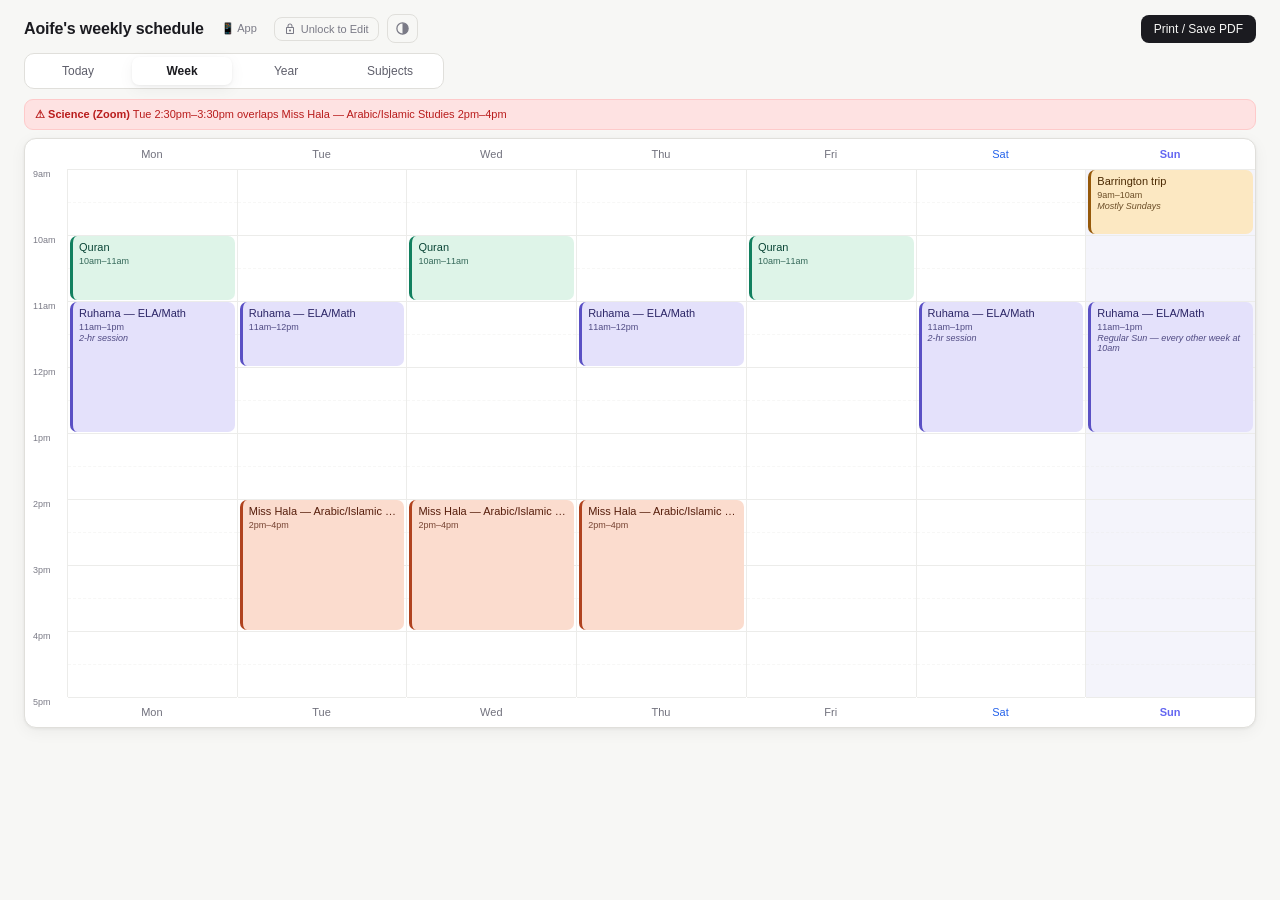
==== commit 5eac7170: "emoji: Miss Hala 🌙, Ruhama 📚 (Jumu'ah 🕌 set on the event) EMOJI_MAP mirrors aoife-school-bot compose" ====
--- a/index.html
+++ b/index.html
@@ -17,10 +17,10 @@
     document.documentElement.dataset.theme = dark ? 'dark' : 'light';
   })();
 </script>
-<link rel="stylesheet" href="css/tokens.css?v=2026-09-14-1">
-<link rel="stylesheet" href="css/app.css?v=2026-09-14-1">
-<link rel="stylesheet" href="css/plan.css?v=2026-09-14-1">
-<link rel="stylesheet" href="css/print.css?v=2026-09-14-1">
+<link rel="stylesheet" href="css/tokens.css?v=2026-09-14-2">
+<link rel="stylesheet" href="css/app.css?v=2026-09-14-2">
+<link rel="stylesheet" href="css/plan.css?v=2026-09-14-2">
+<link rel="stylesheet" href="css/print.css?v=2026-09-14-2">
 </head>
 <body>
 <div id="app" class="locked view-day">
@@ -76,6 +76,6 @@
 
   <div class="saved-flash" id="flash">Saved</div>
 </div>
-<script type="module" src="js/main.js?v=2026-09-14-1"></script>
+<script type="module" src="js/main.js?v=2026-09-14-2"></script>
 </body>
 </html>
